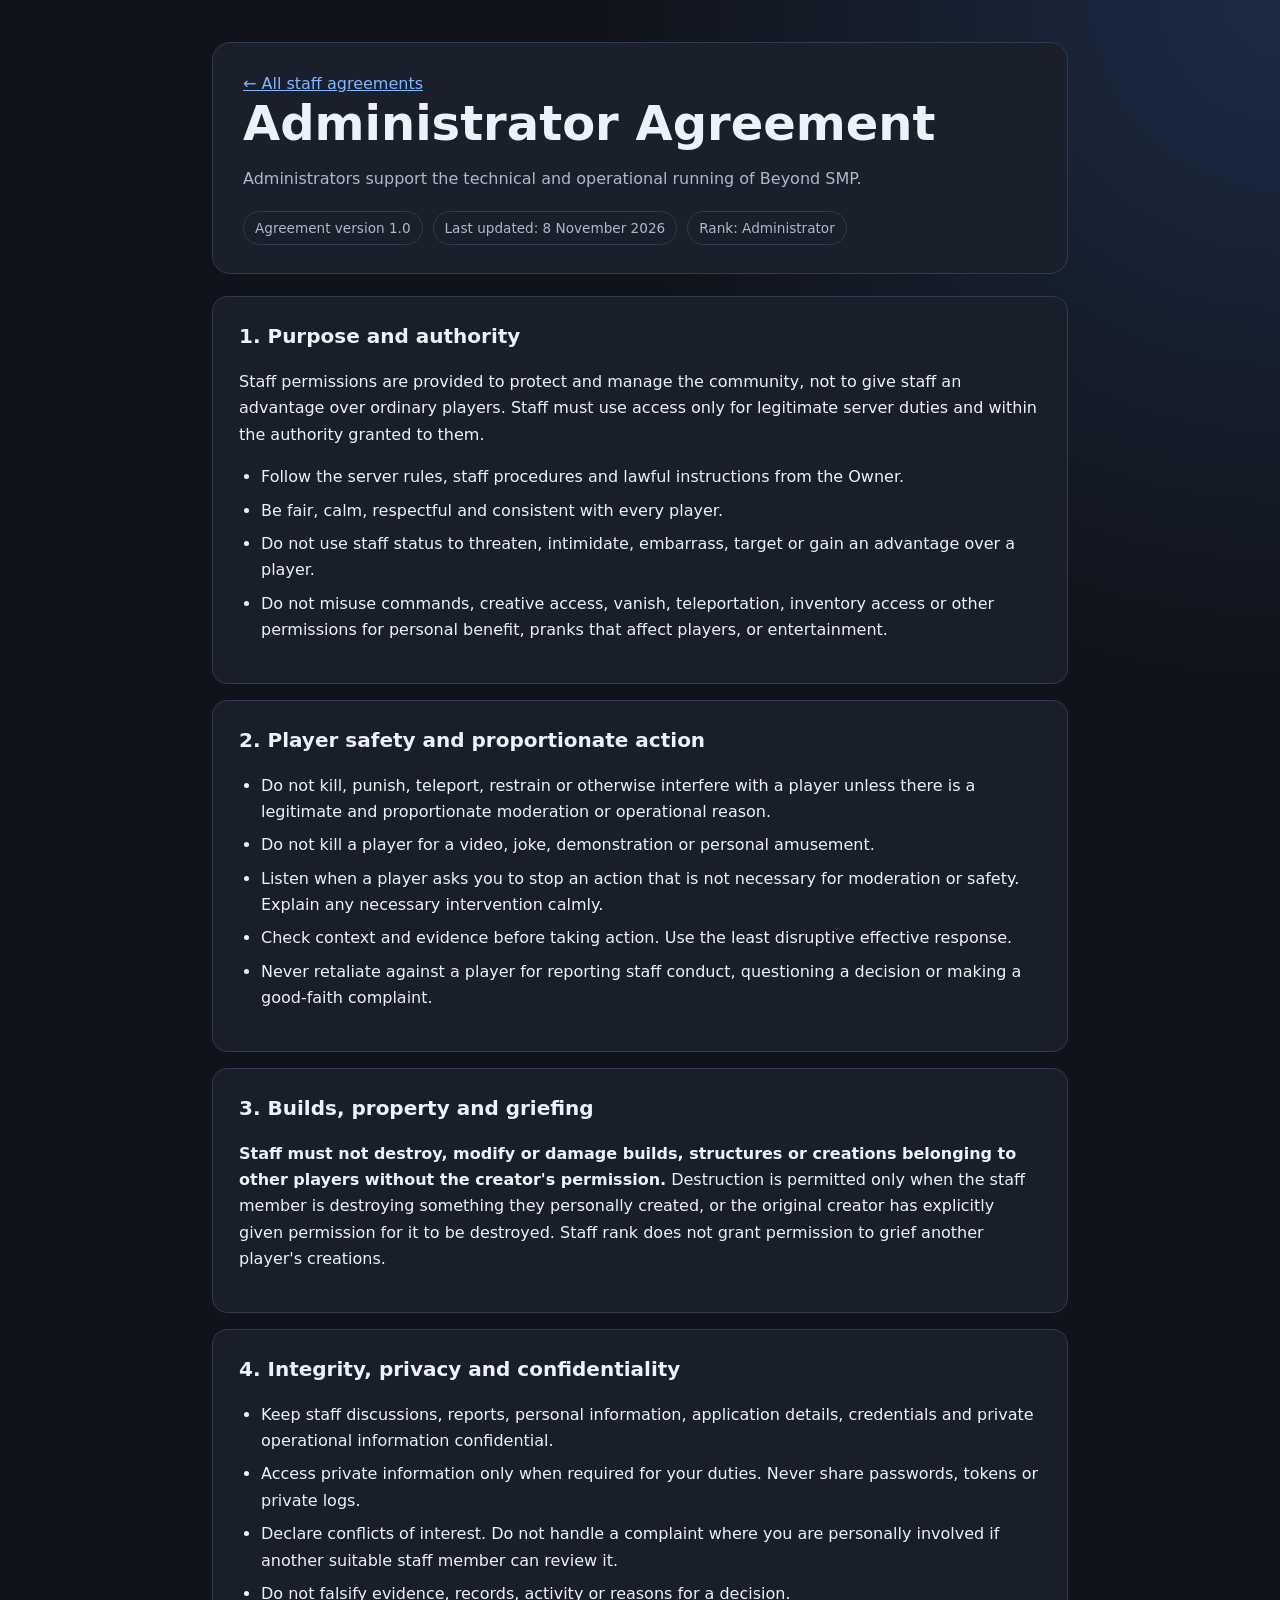
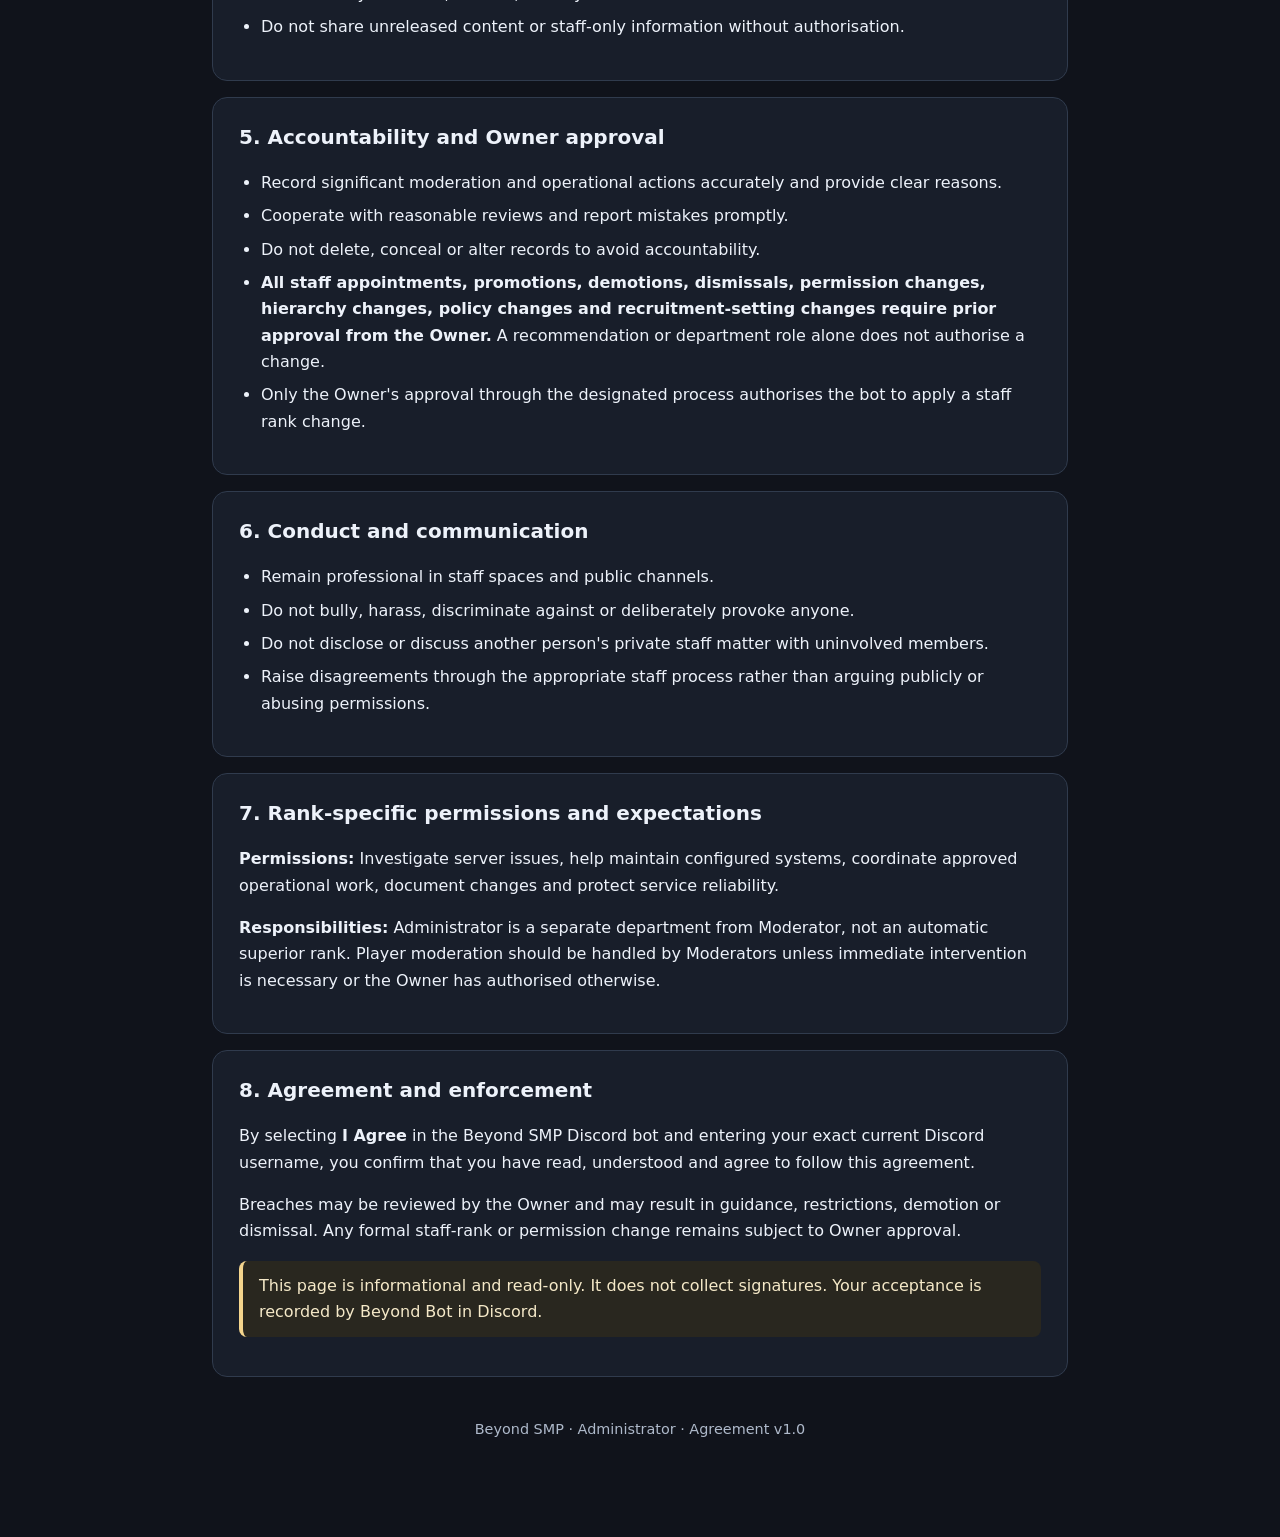
==== staff-admin.html @ feb422d9 "v1.0" ====
<!doctype html><html lang="en"><head><meta charset="utf-8"><meta name="viewport" content="width=device-width,initial-scale=1"><title>Administrator Agreement · Beyond SMP</title><link rel="stylesheet" href="style.css"></head><body><main class="wrap"><header><a href="index.html">← All staff agreements</a><h1>Administrator Agreement</h1><p>Administrators support the technical and operational running of Beyond SMP.</p><div class="meta"><span class="pill">Agreement version 1.0</span><span class="pill">Last updated: 8 November 2026</span><span class="pill">Rank: Administrator</span></div></header>
<section><h2>1. Purpose and authority</h2><p>Staff permissions are provided to protect and manage the community, not to give staff an advantage over ordinary players. Staff must use access only for legitimate server duties and within the authority granted to them.</p><ul><li>Follow the server rules, staff procedures and lawful instructions from the Owner.</li><li>Be fair, calm, respectful and consistent with every player.</li><li>Do not use staff status to threaten, intimidate, embarrass, target or gain an advantage over a player.</li><li>Do not misuse commands, creative access, vanish, teleportation, inventory access or other permissions for personal benefit, pranks that affect players, or entertainment.</li></ul></section>
<section><h2>2. Player safety and proportionate action</h2><ul><li>Do not kill, punish, teleport, restrain or otherwise interfere with a player unless there is a legitimate and proportionate moderation or operational reason.</li><li>Do not kill a player for a video, joke, demonstration or personal amusement.</li><li>Listen when a player asks you to stop an action that is not necessary for moderation or safety. Explain any necessary intervention calmly.</li><li>Check context and evidence before taking action. Use the least disruptive effective response.</li><li>Never retaliate against a player for reporting staff conduct, questioning a decision or making a good-faith complaint.</li></ul></section>
<section><h2>3. Builds, property and griefing</h2><p><strong>Staff must not destroy, modify or damage builds, structures or creations belonging to other players without the creator's permission.</strong> Destruction is permitted only when the staff member is destroying something they personally created, or the original creator has explicitly given permission for it to be destroyed. Staff rank does not grant permission to grief another player's creations.</p></section>
<section><h2>4. Integrity, privacy and confidentiality</h2><ul><li>Keep staff discussions, reports, personal information, application details, credentials and private operational information confidential.</li><li>Access private information only when required for your duties. Never share passwords, tokens or private logs.</li><li>Declare conflicts of interest. Do not handle a complaint where you are personally involved if another suitable staff member can review it.</li><li>Do not falsify evidence, records, activity or reasons for a decision.</li><li>Do not share unreleased content or staff-only information without authorisation.</li></ul></section>
<section><h2>5. Accountability and Owner approval</h2><ul><li>Record significant moderation and operational actions accurately and provide clear reasons.</li><li>Cooperate with reasonable reviews and report mistakes promptly.</li><li>Do not delete, conceal or alter records to avoid accountability.</li><li><strong>All staff appointments, promotions, demotions, dismissals, permission changes, hierarchy changes, policy changes and recruitment-setting changes require prior approval from the Owner.</strong> A recommendation or department role alone does not authorise a change.</li><li>Only the Owner's approval through the designated process authorises the bot to apply a staff rank change.</li></ul></section>
<section><h2>6. Conduct and communication</h2><ul><li>Remain professional in staff spaces and public channels.</li><li>Do not bully, harass, discriminate against or deliberately provoke anyone.</li><li>Do not disclose or discuss another person's private staff matter with uninvolved members.</li><li>Raise disagreements through the appropriate staff process rather than arguing publicly or abusing permissions.</li></ul></section>
<section><h2>7. Rank-specific permissions and expectations</h2><p><strong>Permissions:</strong> Investigate server issues, help maintain configured systems, coordinate approved operational work, document changes and protect service reliability.</p><p><strong>Responsibilities:</strong> Administrator is a separate department from Moderator, not an automatic superior rank. Player moderation should be handled by Moderators unless immediate intervention is necessary or the Owner has authorised otherwise.</p></section><section><h2>8. Agreement and enforcement</h2><p>By selecting <strong>I Agree</strong> in the Beyond SMP Discord bot and entering your exact current Discord username, you confirm that you have read, understood and agree to follow this agreement.</p><p>Breaches may be reviewed by the Owner and may result in guidance, restrictions, demotion or dismissal. Any formal staff-rank or permission change remains subject to Owner approval.</p><p class="notice">This page is informational and read-only. It does not collect signatures. Your acceptance is recorded by Beyond Bot in Discord.</p></section><footer>Beyond SMP · Administrator · Agreement v1.0</footer></main></body></html>
---- style.css ----
:root{color-scheme:dark;--bg:#10131b;--panel:#191f2b;--panel2:#202939;--text:#edf2fa;--muted:#aeb9ca;--accent:#80b8ff;--line:#303b4d;--warn:#f4d58d}*{box-sizing:border-box}body{margin:0;background:radial-gradient(circle at top right,#1c2b42 0,#10131b 42rem);color:var(--text);font:16px/1.65 system-ui,-apple-system,BlinkMacSystemFont,"Segoe UI",sans-serif}.wrap{max-width:900px;margin:auto;padding:42px 22px 70px}header{padding:28px 30px;background:var(--panel);border:1px solid var(--line);border-radius:18px;margin-bottom:22px}header p,.muted{color:var(--muted)}h1{font-size:clamp(2rem,5vw,3rem);line-height:1.1;margin:0 0 12px}h2{font-size:1.25rem;margin:0 0 12px}h3{font-size:1rem;margin:18px 0 6px;color:var(--accent)}section{background:rgba(25,31,43,.94);border:1px solid var(--line);border-radius:15px;padding:23px 26px;margin:16px 0}ul{padding-left:22px}li{margin:7px 0}.meta{display:flex;gap:10px;flex-wrap:wrap;margin-top:18px}.pill{display:inline-block;padding:5px 11px;border:1px solid var(--line);border-radius:99px;color:var(--muted);font-size:.85rem}.notice{border-left:4px solid var(--warn);padding:12px 16px;background:#29271f;border-radius:8px;color:#f5e9c8}.steps{counter-reset:step;list-style:none;padding:0}.steps li{counter-increment:step;display:flex;gap:12px}.steps li:before{content:counter(step);flex:0 0 28px;height:28px;border-radius:50%;display:grid;place-items:center;background:var(--panel2);color:var(--accent);font-weight:700}footer{color:var(--muted);font-size:.9rem;text-align:center;padding:25px 0}a{color:var(--accent)}
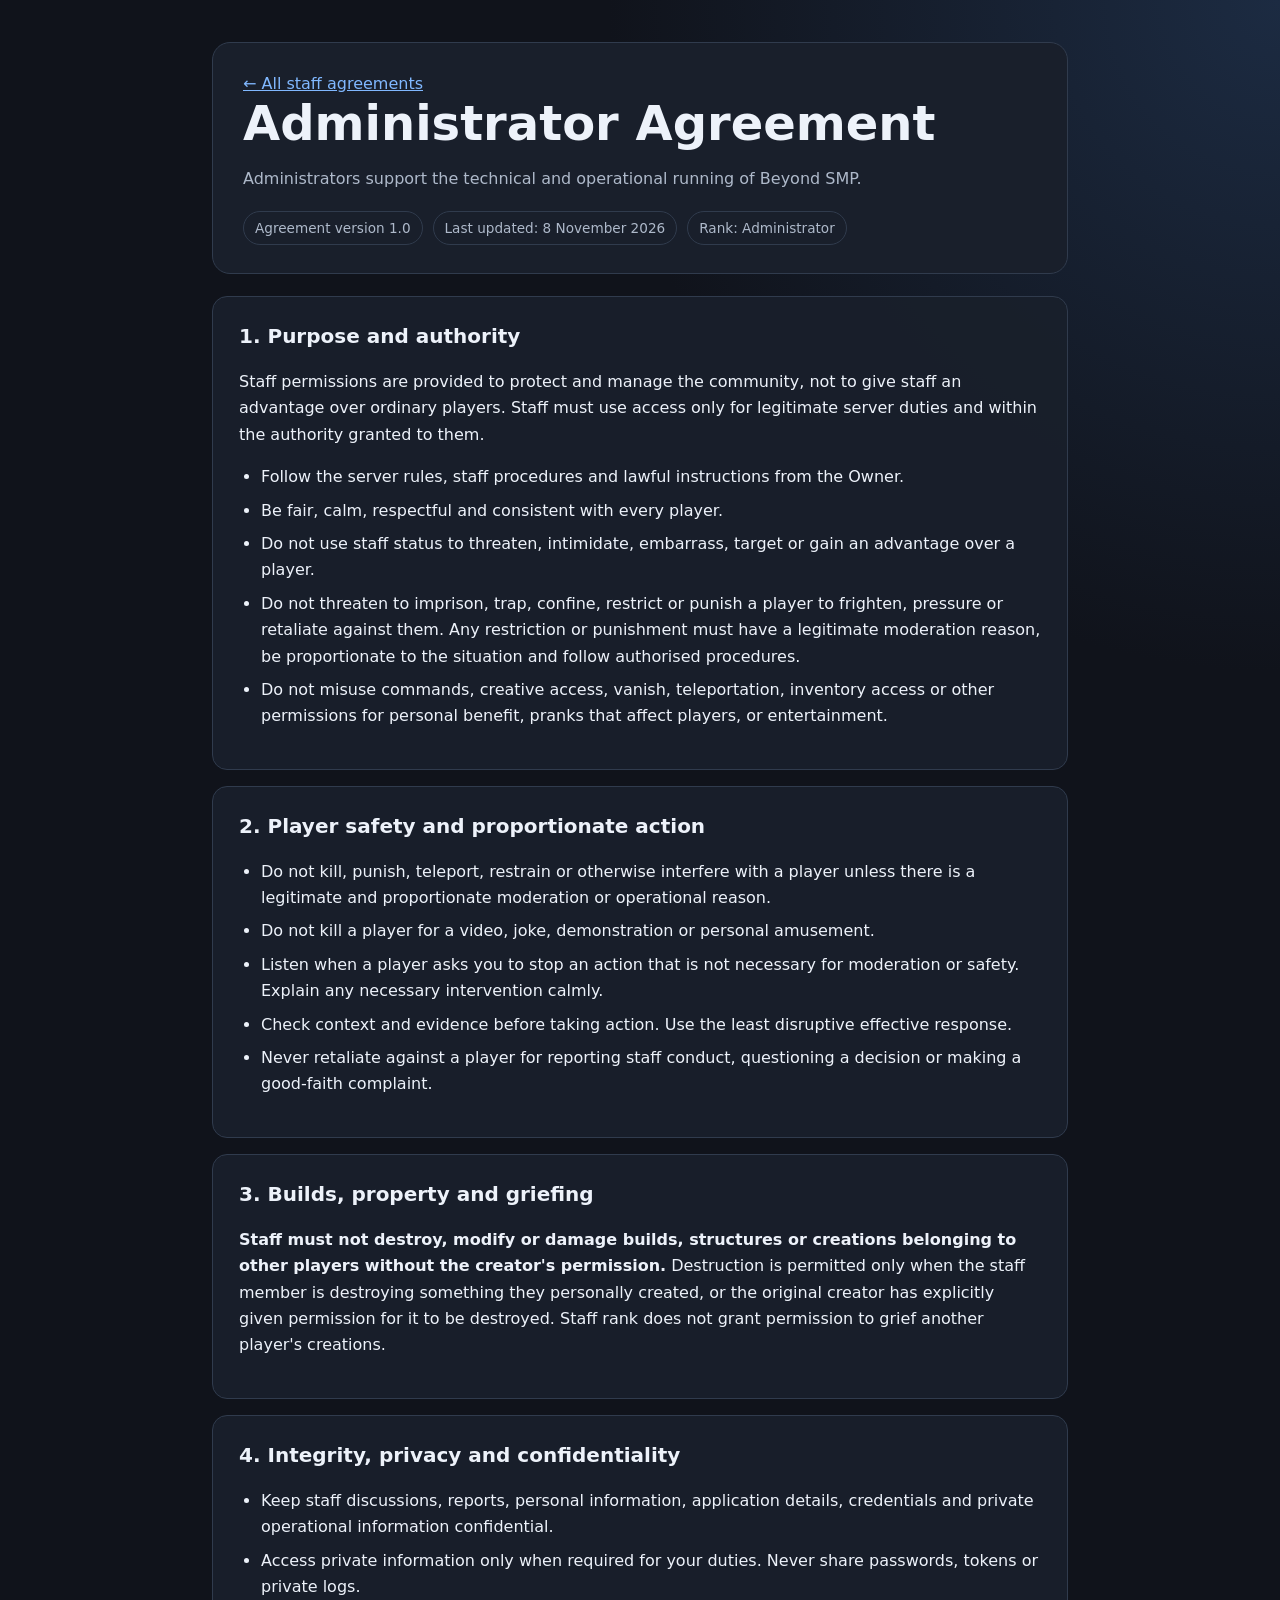
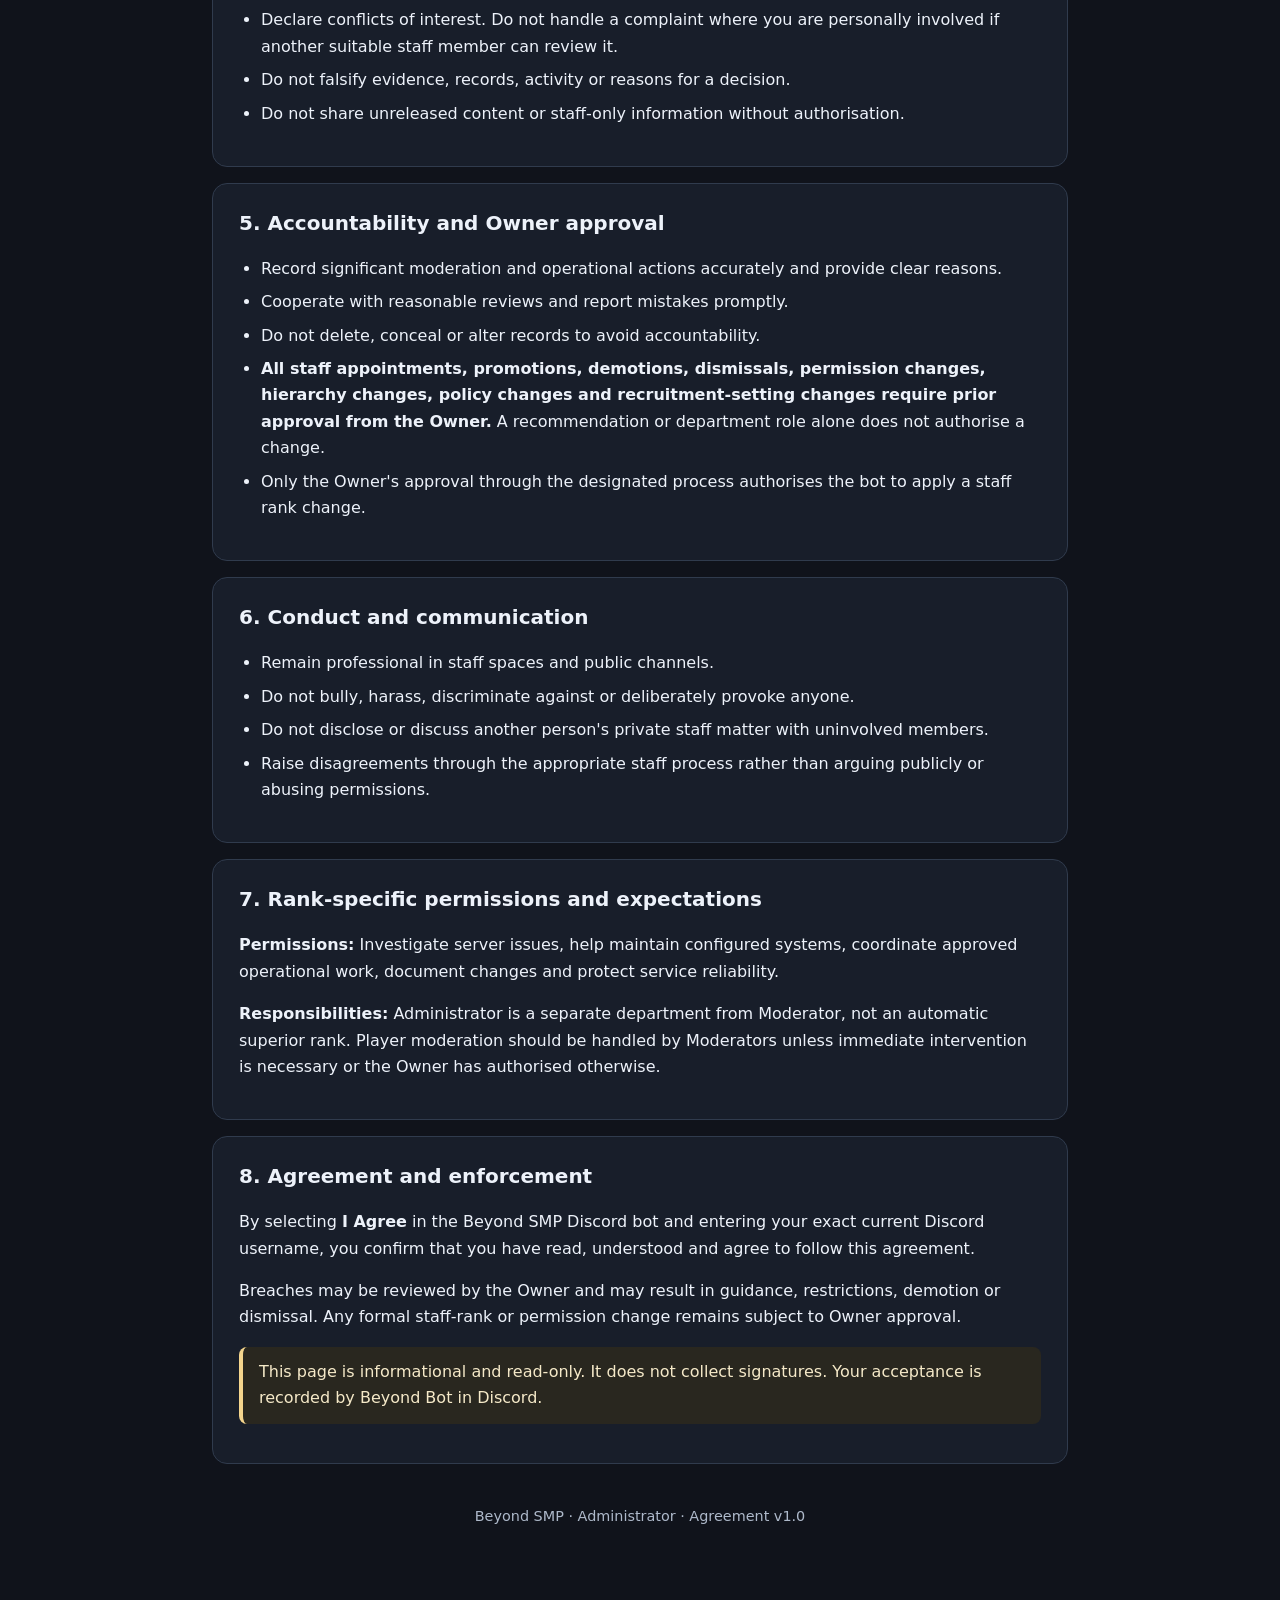
==== commit aaf03a07: "v1.1" ====
--- a/staff-admin.html
+++ b/staff-admin.html
@@ -1,5 +1,6 @@
 <!doctype html><html lang="en"><head><meta charset="utf-8"><meta name="viewport" content="width=device-width,initial-scale=1"><title>Administrator Agreement · Beyond SMP</title><link rel="stylesheet" href="style.css"></head><body><main class="wrap"><header><a href="index.html">← All staff agreements</a><h1>Administrator Agreement</h1><p>Administrators support the technical and operational running of Beyond SMP.</p><div class="meta"><span class="pill">Agreement version 1.0</span><span class="pill">Last updated: 8 November 2026</span><span class="pill">Rank: Administrator</span></div></header>
-<section><h2>1. Purpose and authority</h2><p>Staff permissions are provided to protect and manage the community, not to give staff an advantage over ordinary players. Staff must use access only for legitimate server duties and within the authority granted to them.</p><ul><li>Follow the server rules, staff procedures and lawful instructions from the Owner.</li><li>Be fair, calm, respectful and consistent with every player.</li><li>Do not use staff status to threaten, intimidate, embarrass, target or gain an advantage over a player.</li><li>Do not misuse commands, creative access, vanish, teleportation, inventory access or other permissions for personal benefit, pranks that affect players, or entertainment.</li></ul></section>
+<section><h2>1. Purpose and authority</h2><p>Staff permissions are provided to protect and manage the community, not to give staff an advantage over ordinary players. Staff must use access only for legitimate server duties and within the authority granted to them.</p><ul><li>Follow the server rules, staff procedures and lawful instructions from the Owner.</li><li>Be fair, calm, respectful and consistent with every player.</li><li>Do not use staff status to threaten, intimidate, embarrass, target or gain an advantage over a player.</li>
+<li>Do not threaten to imprison, trap, confine, restrict or punish a player to frighten, pressure or retaliate against them. Any restriction or punishment must have a legitimate moderation reason, be proportionate to the situation and follow authorised procedures.</li><li>Do not misuse commands, creative access, vanish, teleportation, inventory access or other permissions for personal benefit, pranks that affect players, or entertainment.</li></ul></section>
 <section><h2>2. Player safety and proportionate action</h2><ul><li>Do not kill, punish, teleport, restrain or otherwise interfere with a player unless there is a legitimate and proportionate moderation or operational reason.</li><li>Do not kill a player for a video, joke, demonstration or personal amusement.</li><li>Listen when a player asks you to stop an action that is not necessary for moderation or safety. Explain any necessary intervention calmly.</li><li>Check context and evidence before taking action. Use the least disruptive effective response.</li><li>Never retaliate against a player for reporting staff conduct, questioning a decision or making a good-faith complaint.</li></ul></section>
 <section><h2>3. Builds, property and griefing</h2><p><strong>Staff must not destroy, modify or damage builds, structures or creations belonging to other players without the creator's permission.</strong> Destruction is permitted only when the staff member is destroying something they personally created, or the original creator has explicitly given permission for it to be destroyed. Staff rank does not grant permission to grief another player's creations.</p></section>
 <section><h2>4. Integrity, privacy and confidentiality</h2><ul><li>Keep staff discussions, reports, personal information, application details, credentials and private operational information confidential.</li><li>Access private information only when required for your duties. Never share passwords, tokens or private logs.</li><li>Declare conflicts of interest. Do not handle a complaint where you are personally involved if another suitable staff member can review it.</li><li>Do not falsify evidence, records, activity or reasons for a decision.</li><li>Do not share unreleased content or staff-only information without authorisation.</li></ul></section>
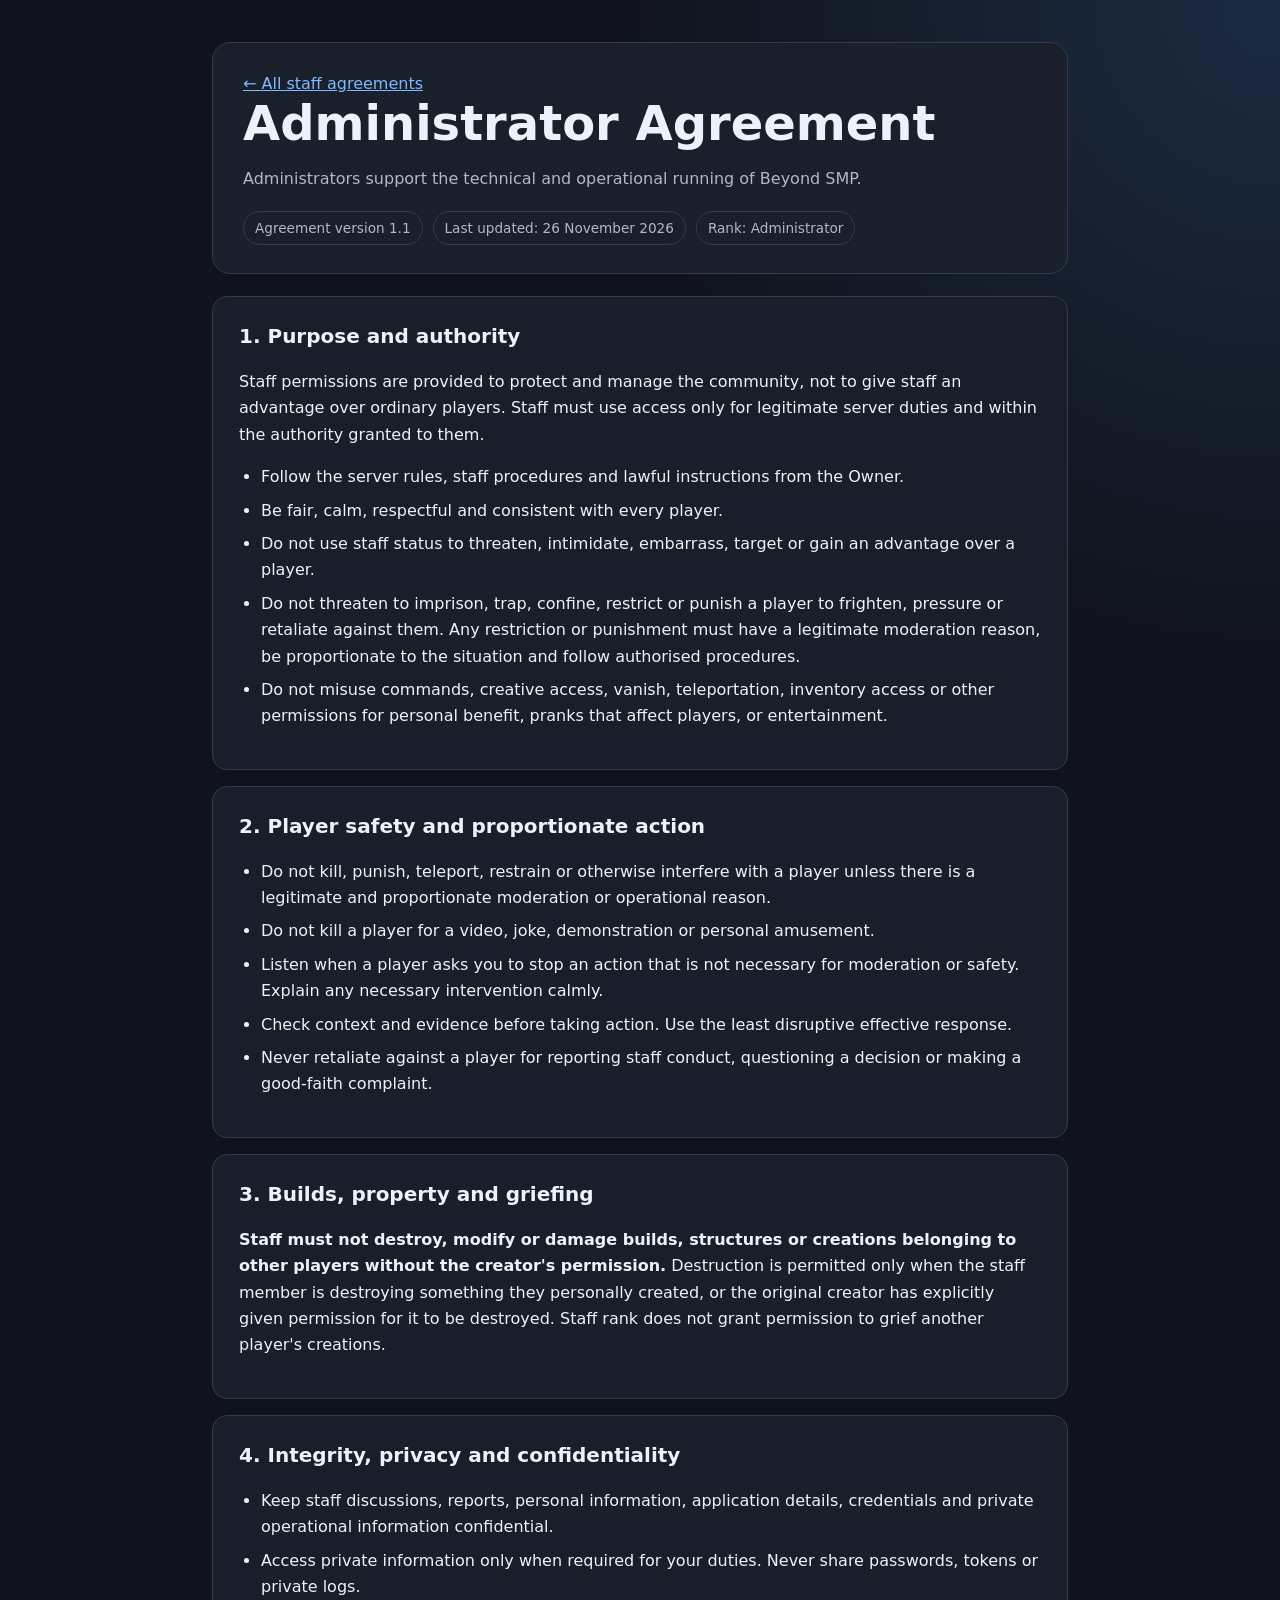
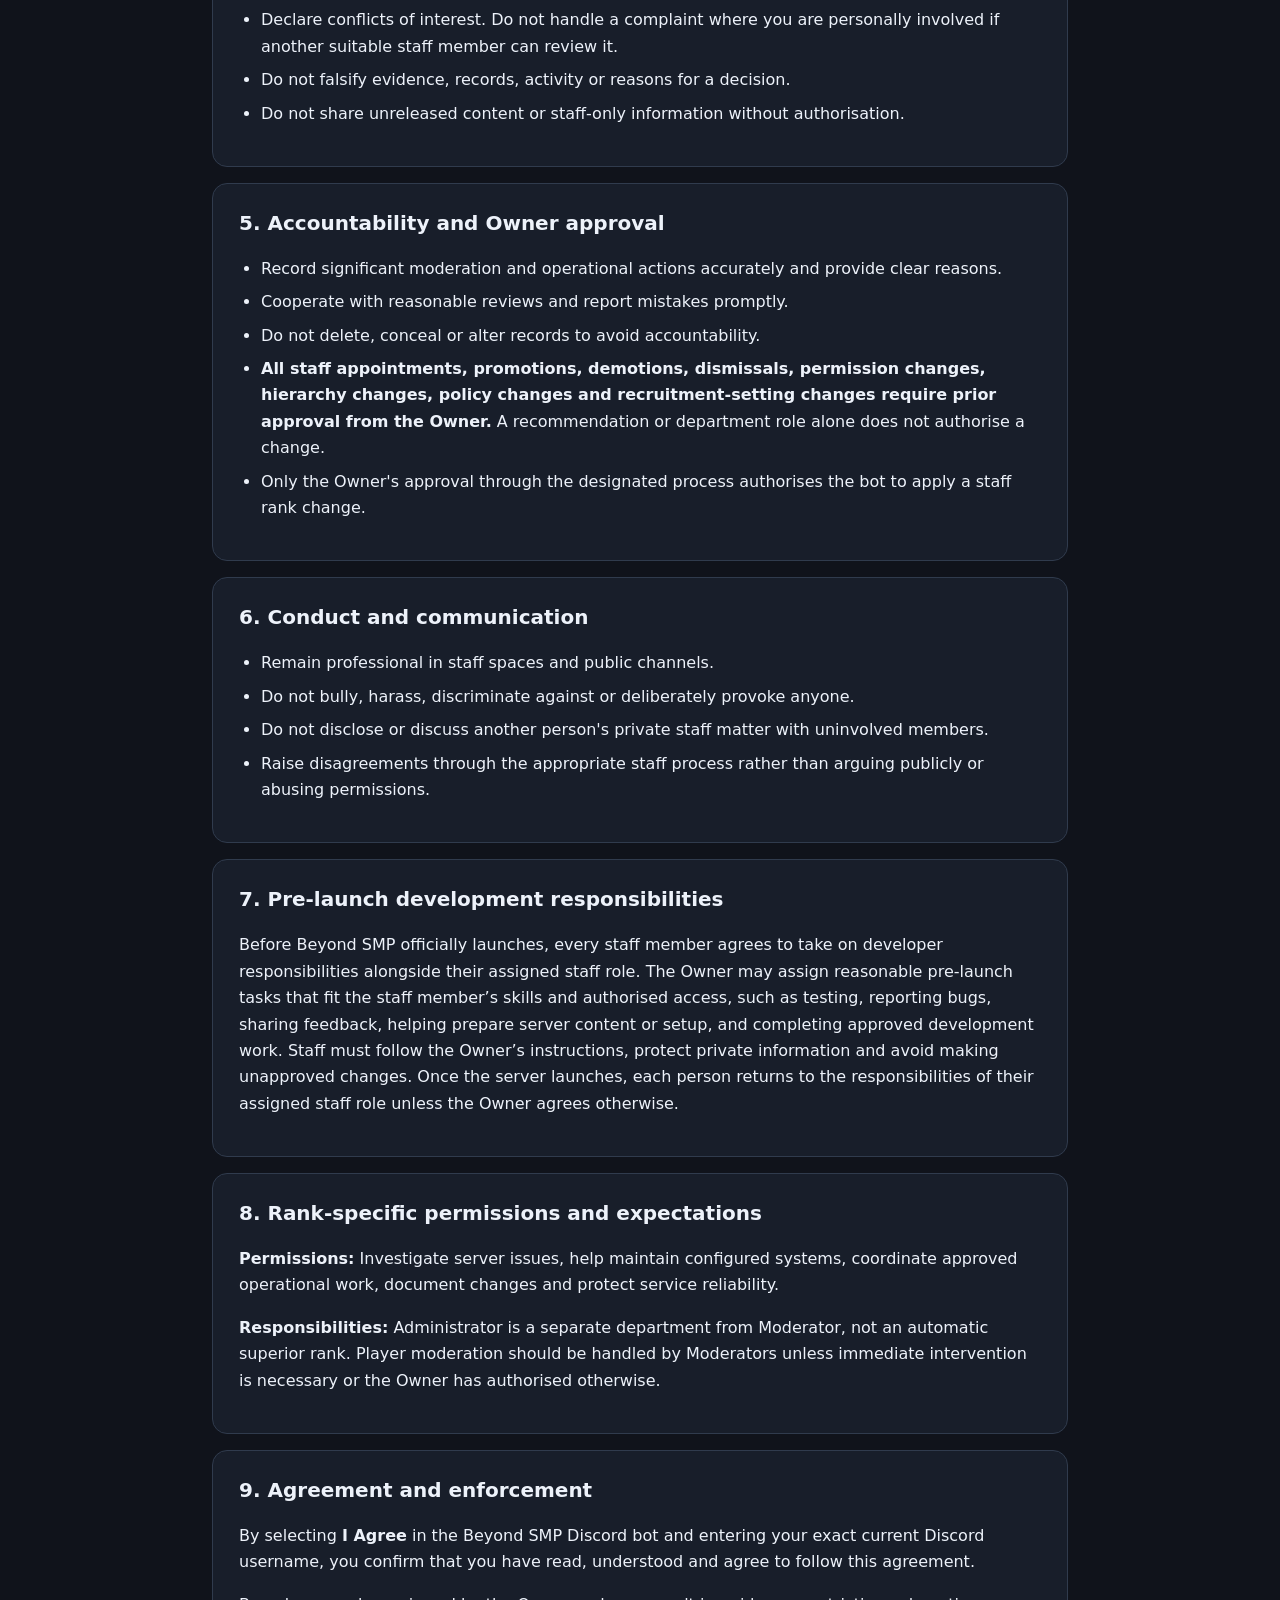
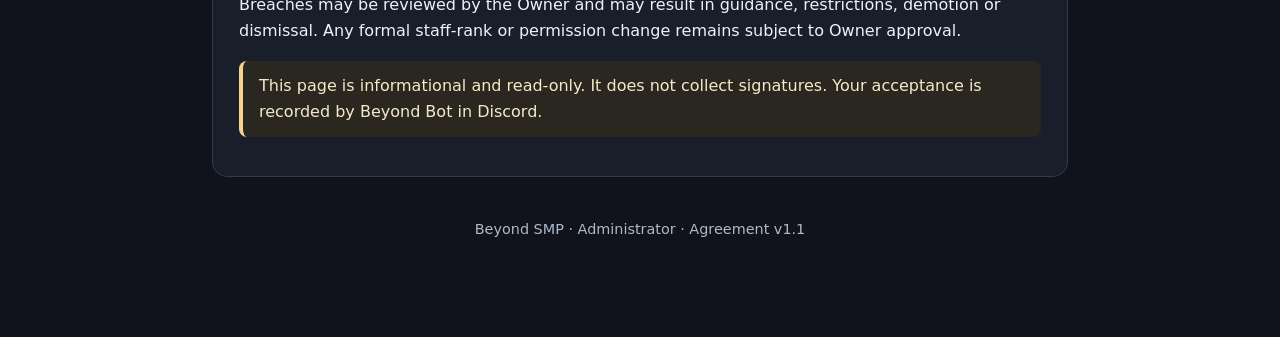
==== commit 271a36e2: "Add pre-launch developer responsibilities to all staff agreements" ====
--- a/staff-admin.html
+++ b/staff-admin.html
@@ -1,4 +1,4 @@
-<!doctype html><html lang="en"><head><meta charset="utf-8"><meta name="viewport" content="width=device-width,initial-scale=1"><title>Administrator Agreement · Beyond SMP</title><link rel="stylesheet" href="style.css"></head><body><main class="wrap"><header><a href="index.html">← All staff agreements</a><h1>Administrator Agreement</h1><p>Administrators support the technical and operational running of Beyond SMP.</p><div class="meta"><span class="pill">Agreement version 1.0</span><span class="pill">Last updated: 8 November 2026</span><span class="pill">Rank: Administrator</span></div></header>
+<!doctype html><html lang="en"><head><meta charset="utf-8"><meta name="viewport" content="width=device-width,initial-scale=1"><title>Administrator Agreement · Beyond SMP</title><link rel="stylesheet" href="style.css"></head><body><main class="wrap"><header><a href="index.html">← All staff agreements</a><h1>Administrator Agreement</h1><p>Administrators support the technical and operational running of Beyond SMP.</p><div class="meta"><span class="pill">Agreement version 1.1</span><span class="pill">Last updated: 26 November 2026</span><span class="pill">Rank: Administrator</span></div></header>
 <section><h2>1. Purpose and authority</h2><p>Staff permissions are provided to protect and manage the community, not to give staff an advantage over ordinary players. Staff must use access only for legitimate server duties and within the authority granted to them.</p><ul><li>Follow the server rules, staff procedures and lawful instructions from the Owner.</li><li>Be fair, calm, respectful and consistent with every player.</li><li>Do not use staff status to threaten, intimidate, embarrass, target or gain an advantage over a player.</li>
 <li>Do not threaten to imprison, trap, confine, restrict or punish a player to frighten, pressure or retaliate against them. Any restriction or punishment must have a legitimate moderation reason, be proportionate to the situation and follow authorised procedures.</li><li>Do not misuse commands, creative access, vanish, teleportation, inventory access or other permissions for personal benefit, pranks that affect players, or entertainment.</li></ul></section>
 <section><h2>2. Player safety and proportionate action</h2><ul><li>Do not kill, punish, teleport, restrain or otherwise interfere with a player unless there is a legitimate and proportionate moderation or operational reason.</li><li>Do not kill a player for a video, joke, demonstration or personal amusement.</li><li>Listen when a player asks you to stop an action that is not necessary for moderation or safety. Explain any necessary intervention calmly.</li><li>Check context and evidence before taking action. Use the least disruptive effective response.</li><li>Never retaliate against a player for reporting staff conduct, questioning a decision or making a good-faith complaint.</li></ul></section>
@@ -6,4 +6,4 @@
 <section><h2>4. Integrity, privacy and confidentiality</h2><ul><li>Keep staff discussions, reports, personal information, application details, credentials and private operational information confidential.</li><li>Access private information only when required for your duties. Never share passwords, tokens or private logs.</li><li>Declare conflicts of interest. Do not handle a complaint where you are personally involved if another suitable staff member can review it.</li><li>Do not falsify evidence, records, activity or reasons for a decision.</li><li>Do not share unreleased content or staff-only information without authorisation.</li></ul></section>
 <section><h2>5. Accountability and Owner approval</h2><ul><li>Record significant moderation and operational actions accurately and provide clear reasons.</li><li>Cooperate with reasonable reviews and report mistakes promptly.</li><li>Do not delete, conceal or alter records to avoid accountability.</li><li><strong>All staff appointments, promotions, demotions, dismissals, permission changes, hierarchy changes, policy changes and recruitment-setting changes require prior approval from the Owner.</strong> A recommendation or department role alone does not authorise a change.</li><li>Only the Owner's approval through the designated process authorises the bot to apply a staff rank change.</li></ul></section>
 <section><h2>6. Conduct and communication</h2><ul><li>Remain professional in staff spaces and public channels.</li><li>Do not bully, harass, discriminate against or deliberately provoke anyone.</li><li>Do not disclose or discuss another person's private staff matter with uninvolved members.</li><li>Raise disagreements through the appropriate staff process rather than arguing publicly or abusing permissions.</li></ul></section>
-<section><h2>7. Rank-specific permissions and expectations</h2><p><strong>Permissions:</strong> Investigate server issues, help maintain configured systems, coordinate approved operational work, document changes and protect service reliability.</p><p><strong>Responsibilities:</strong> Administrator is a separate department from Moderator, not an automatic superior rank. Player moderation should be handled by Moderators unless immediate intervention is necessary or the Owner has authorised otherwise.</p></section><section><h2>8. Agreement and enforcement</h2><p>By selecting <strong>I Agree</strong> in the Beyond SMP Discord bot and entering your exact current Discord username, you confirm that you have read, understood and agree to follow this agreement.</p><p>Breaches may be reviewed by the Owner and may result in guidance, restrictions, demotion or dismissal. Any formal staff-rank or permission change remains subject to Owner approval.</p><p class="notice">This page is informational and read-only. It does not collect signatures. Your acceptance is recorded by Beyond Bot in Discord.</p></section><footer>Beyond SMP · Administrator · Agreement v1.0</footer></main></body></html>+<section><h2>7. Pre-launch development responsibilities</h2><p>Before Beyond SMP officially launches, every staff member agrees to take on developer responsibilities alongside their assigned staff role. The Owner may assign reasonable pre-launch tasks that fit the staff member’s skills and authorised access, such as testing, reporting bugs, sharing feedback, helping prepare server content or setup, and completing approved development work. Staff must follow the Owner’s instructions, protect private information and avoid making unapproved changes. Once the server launches, each person returns to the responsibilities of their assigned staff role unless the Owner agrees otherwise.</p></section><section><h2>8. Rank-specific permissions and expectations</h2><p><strong>Permissions:</strong> Investigate server issues, help maintain configured systems, coordinate approved operational work, document changes and protect service reliability.</p><p><strong>Responsibilities:</strong> Administrator is a separate department from Moderator, not an automatic superior rank. Player moderation should be handled by Moderators unless immediate intervention is necessary or the Owner has authorised otherwise.</p></section><section><h2>9. Agreement and enforcement</h2><p>By selecting <strong>I Agree</strong> in the Beyond SMP Discord bot and entering your exact current Discord username, you confirm that you have read, understood and agree to follow this agreement.</p><p>Breaches may be reviewed by the Owner and may result in guidance, restrictions, demotion or dismissal. Any formal staff-rank or permission change remains subject to Owner approval.</p><p class="notice">This page is informational and read-only. It does not collect signatures. Your acceptance is recorded by Beyond Bot in Discord.</p></section><footer>Beyond SMP · Administrator · Agreement v1.1</footer></main></body></html>
